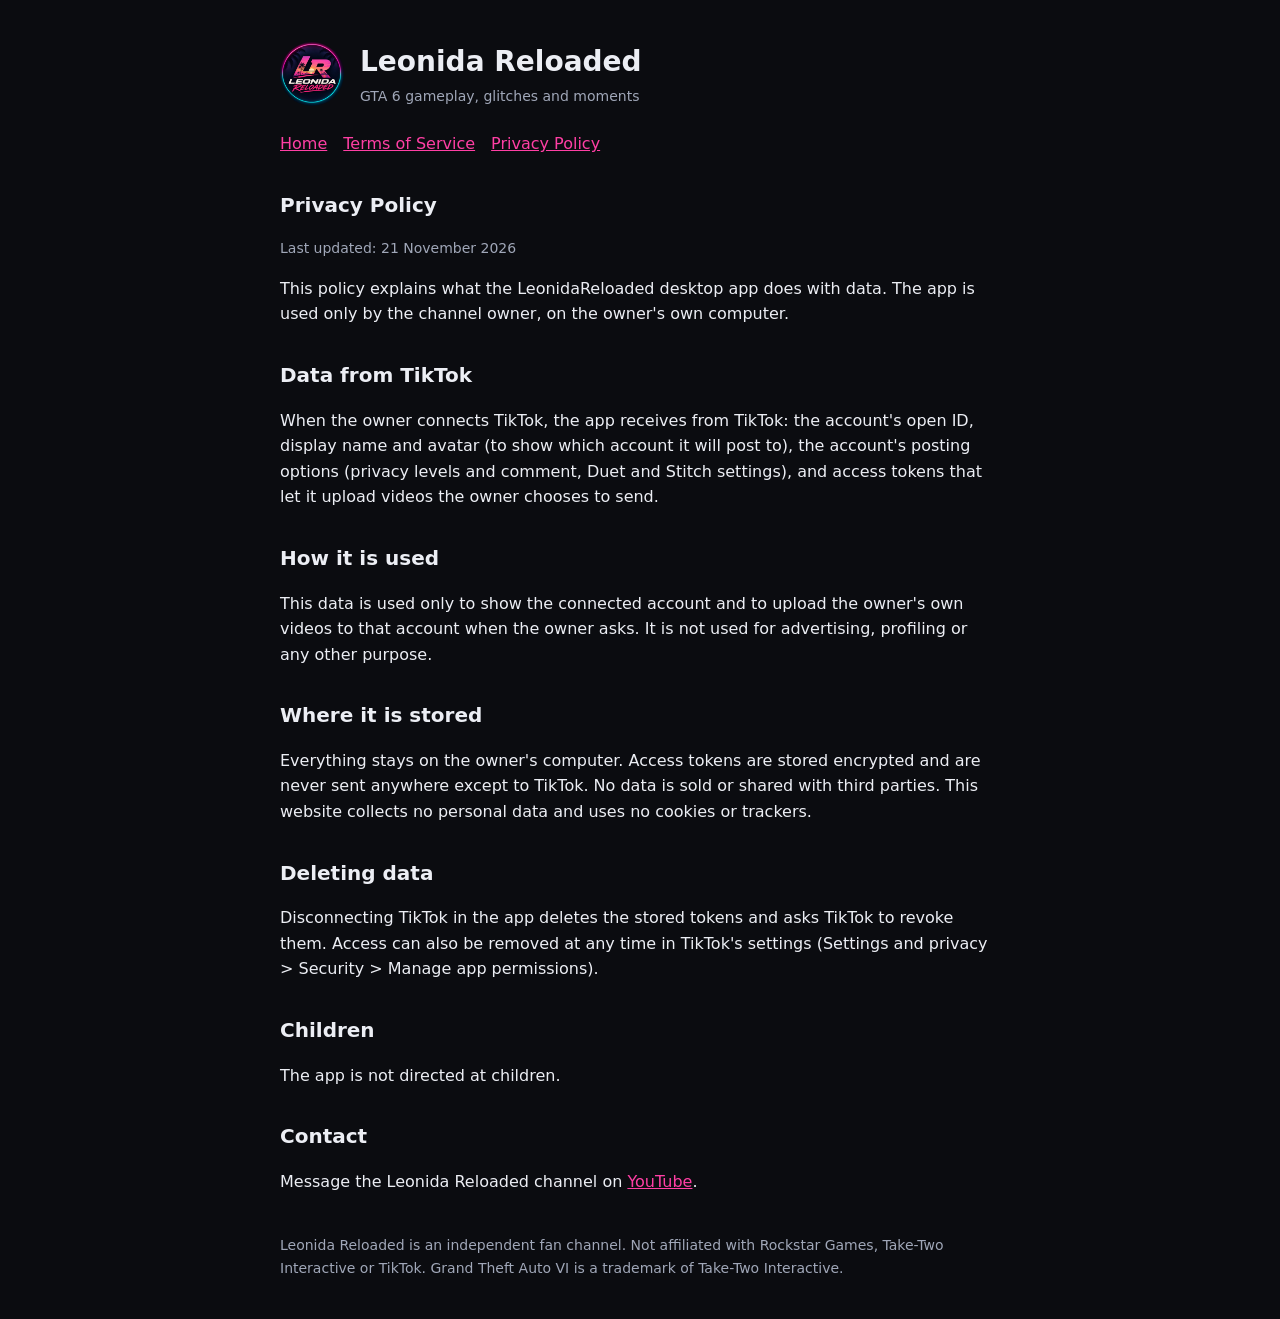
==== privacy.html @ 30365f18 "Leonida Reloaded site: home, terms of service and privacy policy Co-Authored-By: Claude Opus 5.5 <no" ====
<!doctype html><html lang="en"><head><meta charset="utf-8"><meta name="viewport" content="width=device-width,initial-scale=1">
<title>Privacy Policy - Leonida Reloaded</title><style>
:root{--bg:#0b0c10;--panel:#15171e;--text:#eceef4;--muted:#a0a7b8;--accent:#ff3fa4}
*{box-sizing:border-box}body{margin:0;background:var(--bg);color:var(--text);font:16px/1.6 system-ui,Segoe UI,Arial,sans-serif}
main{max-width:760px;margin:0 auto;padding:40px 20px}header{display:flex;align-items:center;gap:16px;margin-bottom:24px}
header img{width:64px;height:64px;border-radius:50%}h1{margin:0;font-size:28px}h2{margin-top:32px;font-size:20px}
a{color:var(--accent)}p,li{color:var(--text)}.muted{color:var(--muted);font-size:14px}nav a{margin-right:16px}
.card{background:var(--panel);border-radius:12px;padding:20px;margin:16px 0}footer{margin-top:40px;color:var(--muted);font-size:14px}
</style></head><body><main>
<header><img src="logo.jpg" alt="Leonida Reloaded logo"><div><h1>Leonida Reloaded</h1><div class="muted">GTA 6 gameplay, glitches and moments</div></div></header>
<nav><a href="./">Home</a><a href="terms.html">Terms of Service</a><a href="privacy.html">Privacy Policy</a></nav>

<h2>Privacy Policy</h2><p class="muted">Last updated: 21 November 2026</p>
<p>This policy explains what the LeonidaReloaded desktop app does with data. The app is used only by the channel owner, on the owner's own computer.</p>
<h2>Data from TikTok</h2>
<p>When the owner connects TikTok, the app receives from TikTok: the account's open ID, display name and avatar (to show which account it will post to),
the account's posting options (privacy levels and comment, Duet and Stitch settings), and access tokens that let it upload videos the owner chooses to send.</p>
<h2>How it is used</h2>
<p>This data is used only to show the connected account and to upload the owner's own videos to that account when the owner asks. It is not used for advertising,
profiling or any other purpose.</p>
<h2>Where it is stored</h2>
<p>Everything stays on the owner's computer. Access tokens are stored encrypted and are never sent anywhere except to TikTok. No data is sold or shared with third parties.
This website collects no personal data and uses no cookies or trackers.</p>
<h2>Deleting data</h2>
<p>Disconnecting TikTok in the app deletes the stored tokens and asks TikTok to revoke them. Access can also be removed at any time in TikTok's settings
(Settings and privacy &gt; Security &gt; Manage app permissions).</p>
<h2>Children</h2><p>The app is not directed at children.</p>
<h2>Contact</h2><p>Message the Leonida Reloaded channel on <a href="https://www.youtube.com/@leonidareloaded">YouTube</a>.</p>
<footer>Leonida Reloaded is an independent fan channel. Not affiliated with Rockstar Games, Take-Two Interactive or TikTok.
Grand Theft Auto VI is a trademark of Take-Two Interactive.</footer></main></body></html>
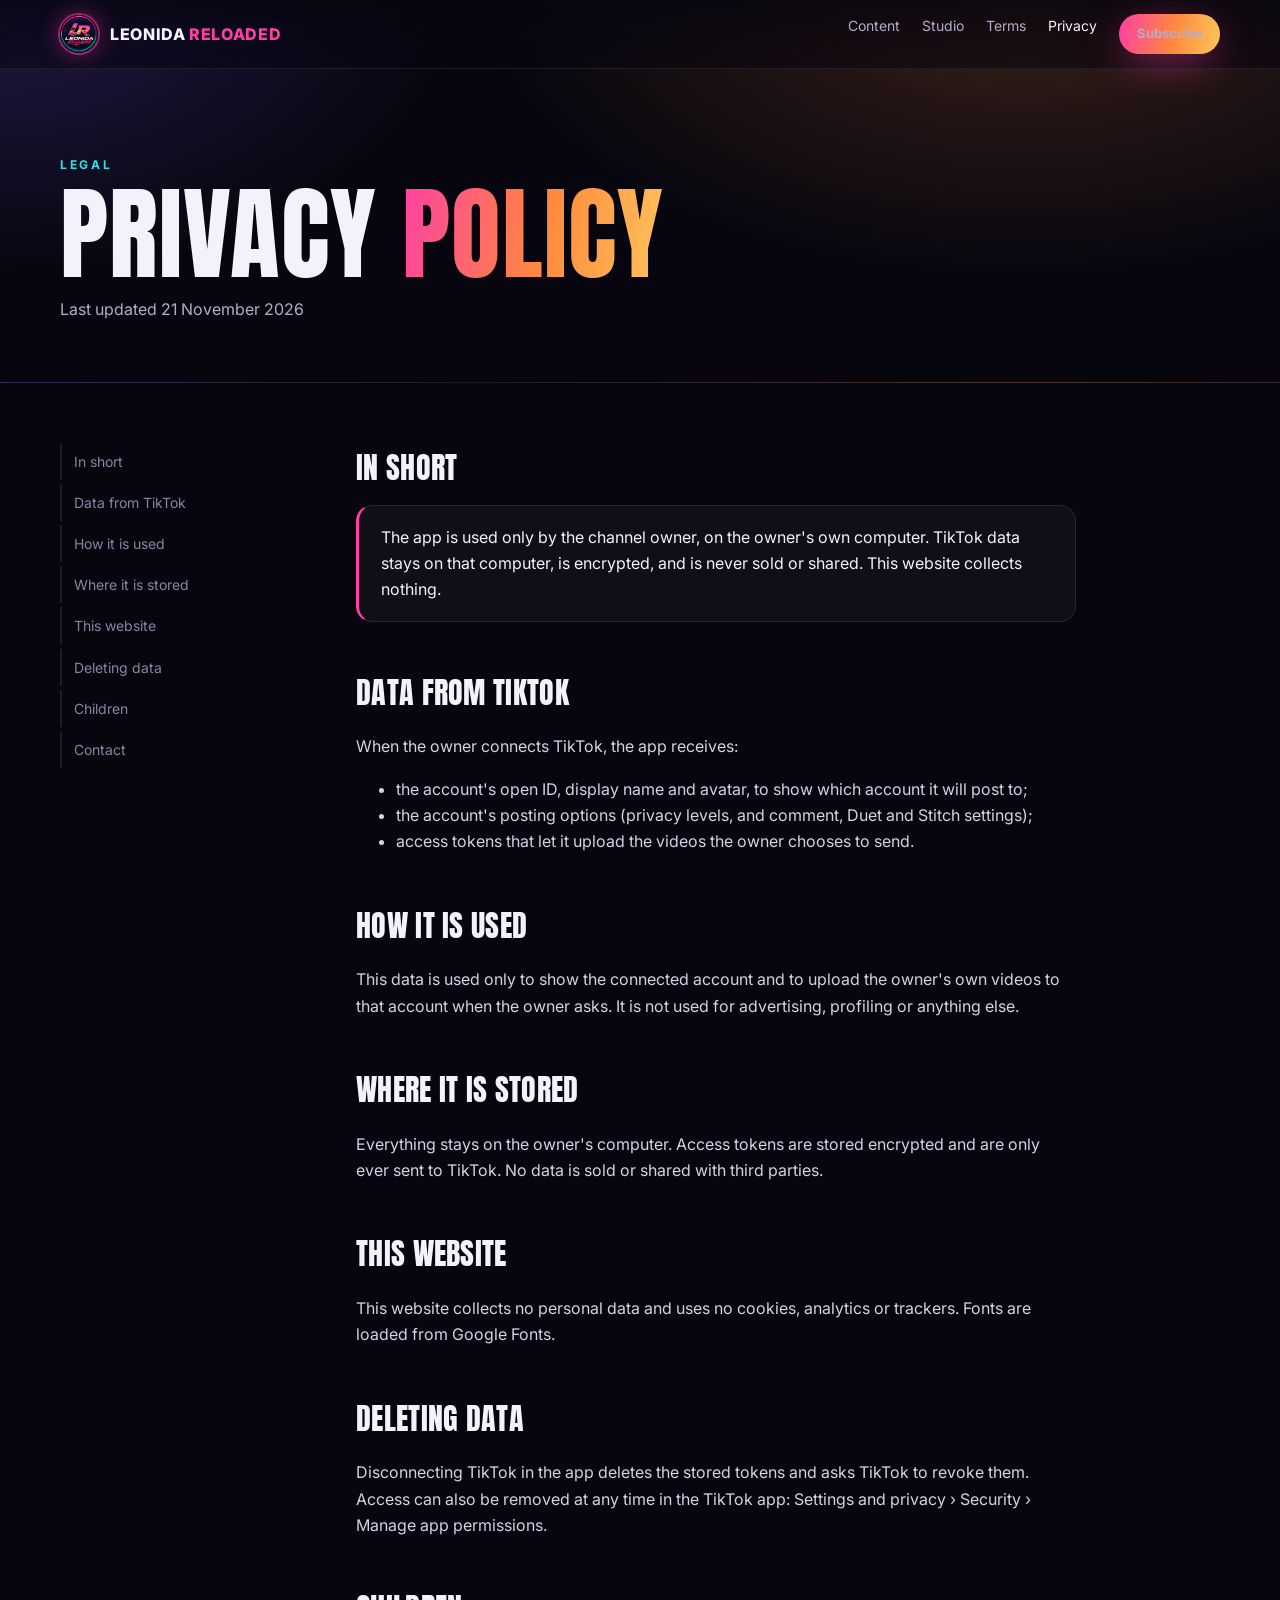
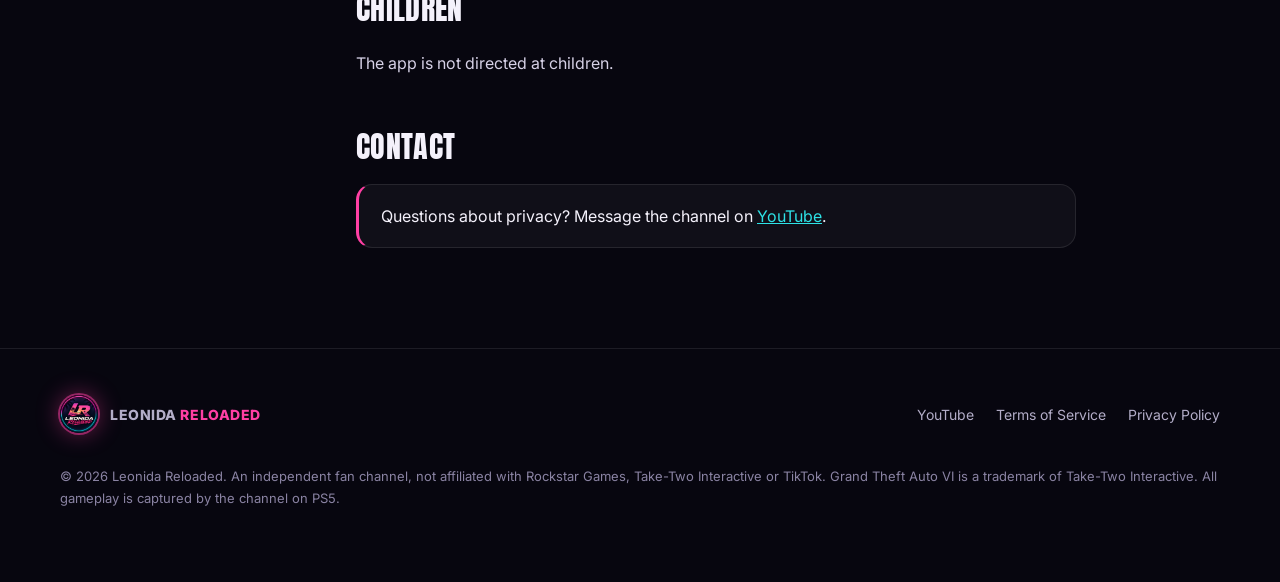
==== commit a5580c0d: "Redesign: Vice City neon look, gameplay hero, latest drops, studio section, styled legal pages Co-Au" ====
--- a/privacy.html
+++ b/privacy.html
@@ -1,30 +1,40 @@
-<!doctype html><html lang="en"><head><meta charset="utf-8"><meta name="viewport" content="width=device-width,initial-scale=1">
-<title>Privacy Policy - Leonida Reloaded</title><style>
-:root{--bg:#0b0c10;--panel:#15171e;--text:#eceef4;--muted:#a0a7b8;--accent:#ff3fa4}
-*{box-sizing:border-box}body{margin:0;background:var(--bg);color:var(--text);font:16px/1.6 system-ui,Segoe UI,Arial,sans-serif}
-main{max-width:760px;margin:0 auto;padding:40px 20px}header{display:flex;align-items:center;gap:16px;margin-bottom:24px}
-header img{width:64px;height:64px;border-radius:50%}h1{margin:0;font-size:28px}h2{margin-top:32px;font-size:20px}
-a{color:var(--accent)}p,li{color:var(--text)}.muted{color:var(--muted);font-size:14px}nav a{margin-right:16px}
-.card{background:var(--panel);border-radius:12px;padding:20px;margin:16px 0}footer{margin-top:40px;color:var(--muted);font-size:14px}
-</style></head><body><main>
-<header><img src="logo.jpg" alt="Leonida Reloaded logo"><div><h1>Leonida Reloaded</h1><div class="muted">GTA 6 gameplay, glitches and moments</div></div></header>
-<nav><a href="./">Home</a><a href="terms.html">Terms of Service</a><a href="privacy.html">Privacy Policy</a></nav>
+<!doctype html>
+<html lang="en">
+<head>
+<meta charset="utf-8">
+<meta name="viewport" content="width=device-width, initial-scale=1">
+<title>Privacy Policy | Leonida Reloaded</title>
+<meta name="description" content="Privacy Policy for the LeonidaReloaded desktop studio and this website.">
+<meta name="theme-color" content="#07060f">
+<meta property="og:title" content="Privacy Policy | Leonida Reloaded">
+<meta property="og:description" content="Privacy Policy for the LeonidaReloaded desktop studio and this website.">
+<meta property="og:image" content="https://bc160201983.github.io/leonida-reloaded/img/hero.jpg">
+<link rel="icon" href="img/favicon.png">
+<link rel="preconnect" href="https://fonts.googleapis.com">
+<link rel="preconnect" href="https://fonts.gstatic.com" crossorigin>
+<link href="https://fonts.googleapis.com/css2?family=Anton&family=Inter:wght@400;500;700;800&display=swap" rel="stylesheet">
+<link rel="stylesheet" href="style.css">
+</head>
+<body>
+<header class="nav"><div class="wrap">
+<a class="brand" href="./"><img src="img/logo.jpg" alt=""><span>LEONIDA <b>RELOADED</b></span></a>
+<nav class="nav-links" aria-label="Main">
+<a href="./#content">Content</a><a href="./#studio">Studio</a><a href="terms.html">Terms</a><a href="privacy.html" aria-current="page">Privacy</a>
+<a class="btn btn-primary btn-sm" href="https://www.youtube.com/@leonidareloaded" target="_blank" rel="noopener">Subscribe</a>
+</nav></div></header>
 
-<h2>Privacy Policy</h2><p class="muted">Last updated: 21 November 2026</p>
-<p>This policy explains what the LeonidaReloaded desktop app does with data. The app is used only by the channel owner, on the owner's own computer.</p>
-<h2>Data from TikTok</h2>
-<p>When the owner connects TikTok, the app receives from TikTok: the account's open ID, display name and avatar (to show which account it will post to),
-the account's posting options (privacy levels and comment, Duet and Stitch settings), and access tokens that let it upload videos the owner chooses to send.</p>
-<h2>How it is used</h2>
-<p>This data is used only to show the connected account and to upload the owner's own videos to that account when the owner asks. It is not used for advertising,
-profiling or any other purpose.</p>
-<h2>Where it is stored</h2>
-<p>Everything stays on the owner's computer. Access tokens are stored encrypted and are never sent anywhere except to TikTok. No data is sold or shared with third parties.
-This website collects no personal data and uses no cookies or trackers.</p>
-<h2>Deleting data</h2>
-<p>Disconnecting TikTok in the app deletes the stored tokens and asks TikTok to revoke them. Access can also be removed at any time in TikTok's settings
-(Settings and privacy &gt; Security &gt; Manage app permissions).</p>
-<h2>Children</h2><p>The app is not directed at children.</p>
-<h2>Contact</h2><p>Message the Leonida Reloaded channel on <a href="https://www.youtube.com/@leonidareloaded">YouTube</a>.</p>
-<footer>Leonida Reloaded is an independent fan channel. Not affiliated with Rockstar Games, Take-Two Interactive or TikTok.
-Grand Theft Auto VI is a trademark of Take-Two Interactive.</footer></main></body></html>+<main>
+<div class="doc-hero"><div class="wrap"><span class="eyebrow">Legal</span><h1 class="display">Privacy <span class="grad-text">Policy</span></h1><p>Last updated 21 November 2026</p></div></div>
+<div class="wrap doc"><nav class="toc" aria-label="On this page"><a href="#summary">In short</a><a href="#data">Data from TikTok</a><a href="#use">How it is used</a><a href="#storage">Where it is stored</a><a href="#website">This website</a><a href="#delete">Deleting data</a><a href="#children">Children</a><a href="#contact">Contact</a></nav><article class="doc-body"><h2 id="summary">In short</h2><div class="note">The app is used only by the channel owner, on the owner's own computer. TikTok data stays on that computer, is encrypted, and is never sold or shared. This website collects nothing.</div><h2 id="data">Data from TikTok</h2><p>When the owner connects TikTok, the app receives:</p><ul><li>the account's open ID, display name and avatar, to show which account it will post to;</li><li>the account's posting options (privacy levels, and comment, Duet and Stitch settings);</li><li>access tokens that let it upload the videos the owner chooses to send.</li></ul><h2 id="use">How it is used</h2><p>This data is used only to show the connected account and to upload the owner's own videos to that account when the owner asks. It is not used for advertising, profiling or anything else.</p><h2 id="storage">Where it is stored</h2><p>Everything stays on the owner's computer. Access tokens are stored encrypted and are only ever sent to TikTok. No data is sold or shared with third parties.</p><h2 id="website">This website</h2><p>This website collects no personal data and uses no cookies, analytics or trackers. Fonts are loaded from Google Fonts.</p><h2 id="delete">Deleting data</h2><p>Disconnecting TikTok in the app deletes the stored tokens and asks TikTok to revoke them. Access can also be removed at any time in the TikTok app: Settings and privacy &rsaquo; Security &rsaquo; Manage app permissions.</p><h2 id="children">Children</h2><p>The app is not directed at children.</p><h2 id="contact">Contact</h2><div class="note">Questions about privacy? Message the channel on <a href="https://www.youtube.com/@leonidareloaded" target="_blank" rel="noopener">YouTube</a>.</div></article></div>
+</main>
+<footer><div class="wrap">
+<a class="brand" href="./"><img src="img/logo.jpg" alt=""><span>LEONIDA <b>RELOADED</b></span></a>
+<nav aria-label="Footer"><a href="https://www.youtube.com/@leonidareloaded" target="_blank" rel="noopener">YouTube</a><a href="terms.html">Terms of Service</a><a href="privacy.html">Privacy Policy</a></nav>
+<p class="legal">&copy; 2026 Leonida Reloaded. An independent fan channel, not affiliated with Rockstar Games, Take-Two Interactive or TikTok. Grand Theft Auto VI is a trademark of Take-Two Interactive. All gameplay is captured by the channel on PS5.</p>
+</div></footer>
+<script>
+const io = new IntersectionObserver(es => es.forEach(e => { if (e.isIntersecting) { e.target.classList.add('in'); io.unobserve(e.target); } }), {threshold: .12});
+document.querySelectorAll('.reveal').forEach(el => io.observe(el));
+</script>
+</body>
+</html>
--- a/style.css
+++ b/style.css
@@ -0,0 +1,191 @@
+/* Leonida Reloaded: Vice City night palette */
+:root {
+	--night: #07060f;
+	--night-2: #0d0b1c;
+	--panel: rgba(255, 255, 255, 0.04);
+	--panel-line: rgba(255, 255, 255, 0.09);
+	--text: #f4f1fb;
+	--muted: #b3adc8;
+	--faint: #8a83a3;
+	--pink: #ff3fa4;
+	--orange: #ff8a3d;
+	--sun: #ffc65c;
+	--teal: #2de2e6;
+	--violet: #7b5cff;
+	--grad: linear-gradient(100deg, var(--pink) 0%, var(--orange) 55%, var(--sun) 100%);
+	--radius: 20px;
+	--max: 1160px;
+}
+
+* { box-sizing: border-box; }
+html { scroll-behavior: smooth; }
+body {
+	margin: 0;
+	background: var(--night);
+	color: var(--text);
+	font: 16px/1.65 'Inter', system-ui, 'Segoe UI', Arial, sans-serif;
+	-webkit-font-smoothing: antialiased;
+	overflow-x: hidden;
+}
+img { max-width: 100%; display: block; }
+a { color: inherit; }
+:focus-visible { outline: 2px solid var(--teal); outline-offset: 3px; border-radius: 6px; }
+
+.wrap { width: min(var(--max), 100% - 40px); margin-inline: auto; }
+.display { font-family: 'Anton', Impact, sans-serif; font-weight: 400; letter-spacing: 0.01em; text-transform: uppercase; line-height: 0.95; }
+.grad-text { background: var(--grad); -webkit-background-clip: text; background-clip: text; color: transparent; }
+.eyebrow { font-size: 12px; font-weight: 700; letter-spacing: 0.22em; text-transform: uppercase; color: var(--teal); }
+
+/* Nav */
+.nav {
+	position: fixed; inset: 0 0 auto 0; z-index: 20;
+	backdrop-filter: blur(14px) saturate(140%);
+	background: linear-gradient(to bottom, rgba(7, 6, 15, 0.85), rgba(7, 6, 15, 0.55));
+	border-bottom: 1px solid var(--panel-line);
+}
+.nav .wrap { display: flex; align-items: center; gap: 24px; height: 68px; }
+.brand { display: flex; align-items: center; gap: 12px; text-decoration: none; font-weight: 800; letter-spacing: 0.04em; }
+.brand img { width: 38px; height: 38px; border-radius: 50%; box-shadow: 0 0 0 2px rgba(255, 63, 164, 0.5), 0 0 24px rgba(255, 63, 164, 0.45); }
+.brand span b { color: var(--pink); font-weight: 800; }
+.nav-links { display: flex; gap: 22px; margin-left: auto; font-size: 14px; }
+.nav-links a { text-decoration: none; color: var(--muted); transition: color 0.2s; }
+.nav-links a:hover, .nav-links a[aria-current] { color: var(--text); }
+
+/* Buttons */
+.btn {
+	display: inline-flex; align-items: center; gap: 10px; padding: 14px 24px; border-radius: 999px;
+	font-weight: 700; font-size: 15px; text-decoration: none; transition: transform 0.2s, box-shadow 0.2s, background 0.2s;
+}
+.btn svg { width: 20px; height: 20px; flex: none; }
+.btn-primary { background: var(--grad); color: #1b0714; box-shadow: 0 10px 40px -8px rgba(255, 63, 164, 0.65); }
+.btn-primary:hover { transform: translateY(-2px); box-shadow: 0 16px 50px -8px rgba(255, 100, 120, 0.8); }
+.btn-ghost { border: 1px solid rgba(255, 255, 255, 0.22); background: rgba(255, 255, 255, 0.04); backdrop-filter: blur(8px); }
+.btn-ghost:hover { background: rgba(255, 255, 255, 0.1); transform: translateY(-2px); }
+.btn-sm { padding: 9px 18px; font-size: 13px; }
+
+/* Hero */
+.hero { position: relative; min-height: 100svh; display: grid; align-items: end; padding: 140px 0 90px; isolation: isolate; }
+.hero-bg { position: absolute; inset: 0; z-index: -2; background: url('img/hero.jpg') center 40% / cover no-repeat; transform: scale(1.04); animation: drift 24s ease-in-out infinite alternate; }
+.hero::before {
+	content: ''; position: absolute; inset: 0; z-index: -1;
+	background:
+		radial-gradient(80% 60% at 75% 25%, rgba(255, 138, 61, 0.28), transparent 60%),
+		linear-gradient(to top, var(--night) 2%, rgba(7, 6, 15, 0.5) 32%, rgba(40, 10, 60, 0.12) 68%, rgba(7, 6, 15, 0.4) 100%),
+		linear-gradient(90deg, rgba(7, 6, 15, 0.82) 0%, rgba(7, 6, 15, 0.35) 45%, rgba(7, 6, 15, 0) 75%);
+}
+.hero::after {
+	content: ''; position: absolute; left: 0; right: 0; bottom: 0; height: 3px; z-index: 1;
+	background: linear-gradient(90deg, var(--pink), var(--orange), var(--teal));
+}
+@keyframes drift { from { transform: scale(1.04) translateX(0); } to { transform: scale(1.1) translateX(-1.5%); } }
+.hero h1 { font-size: clamp(64px, 12vw, 168px); margin: 14px 0 18px; text-shadow: 0 0 80px rgba(255, 63, 164, 0.35); }
+.hero h1 .line2 { display: block; }
+.hero p.lede { font-size: clamp(17px, 2vw, 21px); color: #dcd6ec; max-width: 560px; margin: 0 0 30px; }
+.cta-row { display: flex; flex-wrap: wrap; gap: 14px; }
+.chips { display: flex; flex-wrap: wrap; gap: 10px; margin-top: 34px; }
+.chip { font-size: 12px; font-weight: 700; letter-spacing: 0.14em; text-transform: uppercase; padding: 7px 14px; border-radius: 999px; border: 1px solid var(--panel-line); background: rgba(7, 6, 15, 0.5); color: var(--muted); }
+.chip b { color: var(--teal); }
+
+/* Sections */
+section { padding: 110px 0; position: relative; }
+.section-head { display: flex; align-items: end; justify-content: space-between; gap: 24px; margin-bottom: 44px; flex-wrap: wrap; }
+.section-head h2 { font-size: clamp(40px, 6vw, 72px); margin: 8px 0 0; }
+.section-head p { color: var(--muted); max-width: 420px; margin: 0; }
+
+/* Feature cards */
+.features { display: grid; grid-template-columns: repeat(3, 1fr); gap: 22px; }
+.feature {
+	position: relative; border-radius: var(--radius); overflow: hidden; min-height: 420px; display: flex; align-items: end;
+	border: 1px solid var(--panel-line); background: var(--night-2); isolation: isolate;
+	transition: transform 0.35s cubic-bezier(.2, .7, .2, 1), box-shadow 0.35s;
+}
+.feature img { position: absolute; inset: 0; width: 100%; height: 100%; object-fit: cover; z-index: -2; transition: transform 0.6s cubic-bezier(.2, .7, .2, 1); }
+.feature::before { content: ''; position: absolute; inset: 0; z-index: -1; background: linear-gradient(to top, rgba(7, 6, 15, 0.97) 18%, rgba(7, 6, 15, 0.35) 62%, rgba(7, 6, 15, 0.05)); }
+.feature:hover { transform: translateY(-6px); box-shadow: 0 30px 60px -20px rgba(255, 63, 164, 0.45); }
+.feature:hover img { transform: scale(1.06); }
+.feature .body { padding: 28px; }
+.feature .num { font-family: 'Anton', sans-serif; font-size: 15px; color: var(--pink); letter-spacing: 0.1em; }
+.feature h3 { font-family: 'Anton', sans-serif; font-weight: 400; text-transform: uppercase; font-size: 34px; line-height: 1; margin: 8px 0 10px; }
+.feature p { margin: 0; color: var(--muted); font-size: 15px; }
+
+/* Latest drops */
+.drops-bg { background: radial-gradient(60% 80% at 15% 20%, rgba(123, 92, 255, 0.16), transparent 60%), radial-gradient(50% 70% at 90% 80%, rgba(255, 63, 164, 0.14), transparent 60%), var(--night-2); border-block: 1px solid var(--panel-line); }
+.drops { display: grid; grid-template-columns: 1fr 1fr 1.6fr; gap: 22px; align-items: stretch; }
+.drop { position: relative; display: block; text-decoration: none; border-radius: var(--radius); overflow: hidden; border: 1px solid var(--panel-line); background: #000; transition: transform 0.35s cubic-bezier(.2, .7, .2, 1), box-shadow 0.35s; }
+.drop img { width: 100%; height: 100%; object-fit: cover; aspect-ratio: 9 / 16; }
+.drop.wide img { aspect-ratio: auto; }
+.drop::after { content: ''; position: absolute; inset: 0; background: linear-gradient(to top, rgba(0, 0, 0, 0.92) 8%, transparent 50%); }
+.drop .meta { position: absolute; left: 18px; right: 18px; bottom: 16px; z-index: 1; }
+.drop .tag { display: inline-block; font-size: 11px; font-weight: 800; letter-spacing: 0.16em; text-transform: uppercase; color: #1b0714; background: var(--grad); border-radius: 6px; padding: 3px 8px; }
+.drop h3 { font-size: 19px; line-height: 1.25; margin: 10px 0 0; }
+.drop .play { position: absolute; top: 16px; right: 16px; z-index: 1; width: 46px; height: 46px; border-radius: 50%; display: grid; place-items: center; background: rgba(255, 255, 255, 0.16); backdrop-filter: blur(8px); border: 1px solid rgba(255, 255, 255, 0.3); }
+.drop .play svg { width: 18px; height: 18px; margin-left: 3px; }
+.drop:hover { transform: translateY(-6px) rotate(-0.4deg); box-shadow: 0 30px 60px -20px rgba(45, 226, 230, 0.35); }
+
+/* Studio */
+.studio { display: grid; grid-template-columns: 1.05fr 1fr; gap: 60px; align-items: center; }
+.studio h2 { font-size: clamp(40px, 5.4vw, 66px); margin: 10px 0 18px; }
+.studio p { color: var(--muted); }
+.steps { list-style: none; padding: 0; margin: 26px 0 0; display: grid; gap: 14px; }
+.steps li { display: grid; grid-template-columns: 52px 1fr; gap: 16px; align-items: start; padding: 18px; border-radius: 16px; background: var(--panel); border: 1px solid var(--panel-line); }
+.steps .n { width: 52px; height: 52px; border-radius: 14px; display: grid; place-items: center; font-family: 'Anton', sans-serif; font-size: 22px; color: #1b0714; background: var(--grad); }
+.steps strong { display: block; font-size: 17px; }
+.steps span { color: var(--muted); font-size: 15px; }
+.studio-visual { position: relative; border-radius: 26px; overflow: hidden; border: 1px solid var(--panel-line); box-shadow: 0 40px 90px -30px rgba(255, 63, 164, 0.5); }
+.studio-visual img { width: 100%; aspect-ratio: 4 / 5; object-fit: cover; }
+.studio-visual .glass { position: absolute; left: 18px; right: 18px; bottom: 18px; padding: 18px 20px; border-radius: 18px; background: rgba(13, 11, 28, 0.72); backdrop-filter: blur(16px); border: 1px solid rgba(255, 255, 255, 0.14); }
+.glass .row { display: flex; align-items: center; justify-content: space-between; gap: 12px; }
+.glass .ok { font-size: 12px; font-weight: 800; letter-spacing: 0.12em; color: var(--teal); text-transform: uppercase; }
+.bar { height: 6px; border-radius: 99px; background: rgba(255, 255, 255, 0.12); margin-top: 12px; overflow: hidden; }
+.bar i { display: block; height: 100%; width: 100%; background: var(--grad); }
+.small { font-size: 13px; color: var(--muted); }
+
+/* CTA band */
+.cta-band { text-align: center; padding: 120px 0; background: radial-gradient(60% 120% at 50% 100%, rgba(255, 63, 164, 0.25), transparent 70%); }
+.cta-band h2 { font-size: clamp(44px, 7vw, 96px); margin: 10px 0 26px; }
+
+/* Footer */
+footer { border-top: 1px solid var(--panel-line); padding: 46px 0 60px; color: var(--faint); font-size: 14px; }
+footer .wrap { display: flex; flex-wrap: wrap; gap: 20px 40px; justify-content: space-between; align-items: center; }
+footer nav { display: flex; gap: 22px; }
+footer a { text-decoration: none; color: var(--muted); }
+footer a:hover { color: var(--text); }
+footer .legal { flex-basis: 100%; font-size: 13px; }
+
+/* Document pages */
+.doc-hero { padding: 150px 0 60px; background: radial-gradient(70% 120% at 80% 0%, rgba(255, 138, 61, 0.2), transparent 60%), radial-gradient(60% 120% at 0% 0%, rgba(123, 92, 255, 0.22), transparent 60%); border-bottom: 1px solid var(--panel-line); }
+.doc-hero h1 { font-size: clamp(52px, 8vw, 104px); margin: 10px 0 12px; }
+.doc-hero p { color: var(--muted); margin: 0; }
+.doc { display: grid; grid-template-columns: 240px 1fr; gap: 56px; padding: 60px 0 100px; }
+.toc { position: sticky; top: 96px; align-self: start; display: grid; gap: 4px; font-size: 14px; }
+.toc a { text-decoration: none; color: var(--faint); padding: 7px 12px; border-left: 2px solid var(--panel-line); }
+.toc a:hover { color: var(--text); border-color: var(--pink); }
+.doc-body { max-width: 720px; }
+.doc-body h2 { font-family: 'Anton', sans-serif; font-weight: 400; text-transform: uppercase; font-size: 30px; letter-spacing: 0.01em; margin: 46px 0 12px; scroll-margin-top: 96px; }
+.doc-body h2:first-child { margin-top: 0; }
+.doc-body p, .doc-body li { color: #d6d1e6; }
+.doc-body a { color: var(--teal); }
+.note { padding: 18px 22px; border-radius: 16px; background: var(--panel); border: 1px solid var(--panel-line); border-left: 3px solid var(--pink); }
+
+/* Reveal on scroll */
+.reveal { opacity: 0; transform: translateY(26px); transition: opacity 0.8s ease, transform 0.8s cubic-bezier(.2, .7, .2, 1); }
+.reveal.in { opacity: 1; transform: none; }
+
+@media (max-width: 900px) {
+	.features, .drops, .studio, .doc { grid-template-columns: 1fr; }
+	.drops .drop.wide img { aspect-ratio: 16 / 9; }
+	.feature { min-height: 340px; }
+	.toc { position: static; display: flex; flex-wrap: wrap; }
+	.toc a { border-left: none; border-bottom: 2px solid var(--panel-line); }
+	section { padding: 80px 0; }
+}
+@media (max-width: 640px) {
+	.nav-links a:not(.btn) { display: none; }
+	.hero { padding-bottom: 60px; }
+	.drops { grid-template-columns: 1fr 1fr; }
+	.drops .drop.wide { grid-column: 1 / -1; }
+}
+@media (prefers-reduced-motion: reduce) {
+	* { animation: none !important; transition: none !important; }
+	.reveal { opacity: 1; transform: none; }
+}
